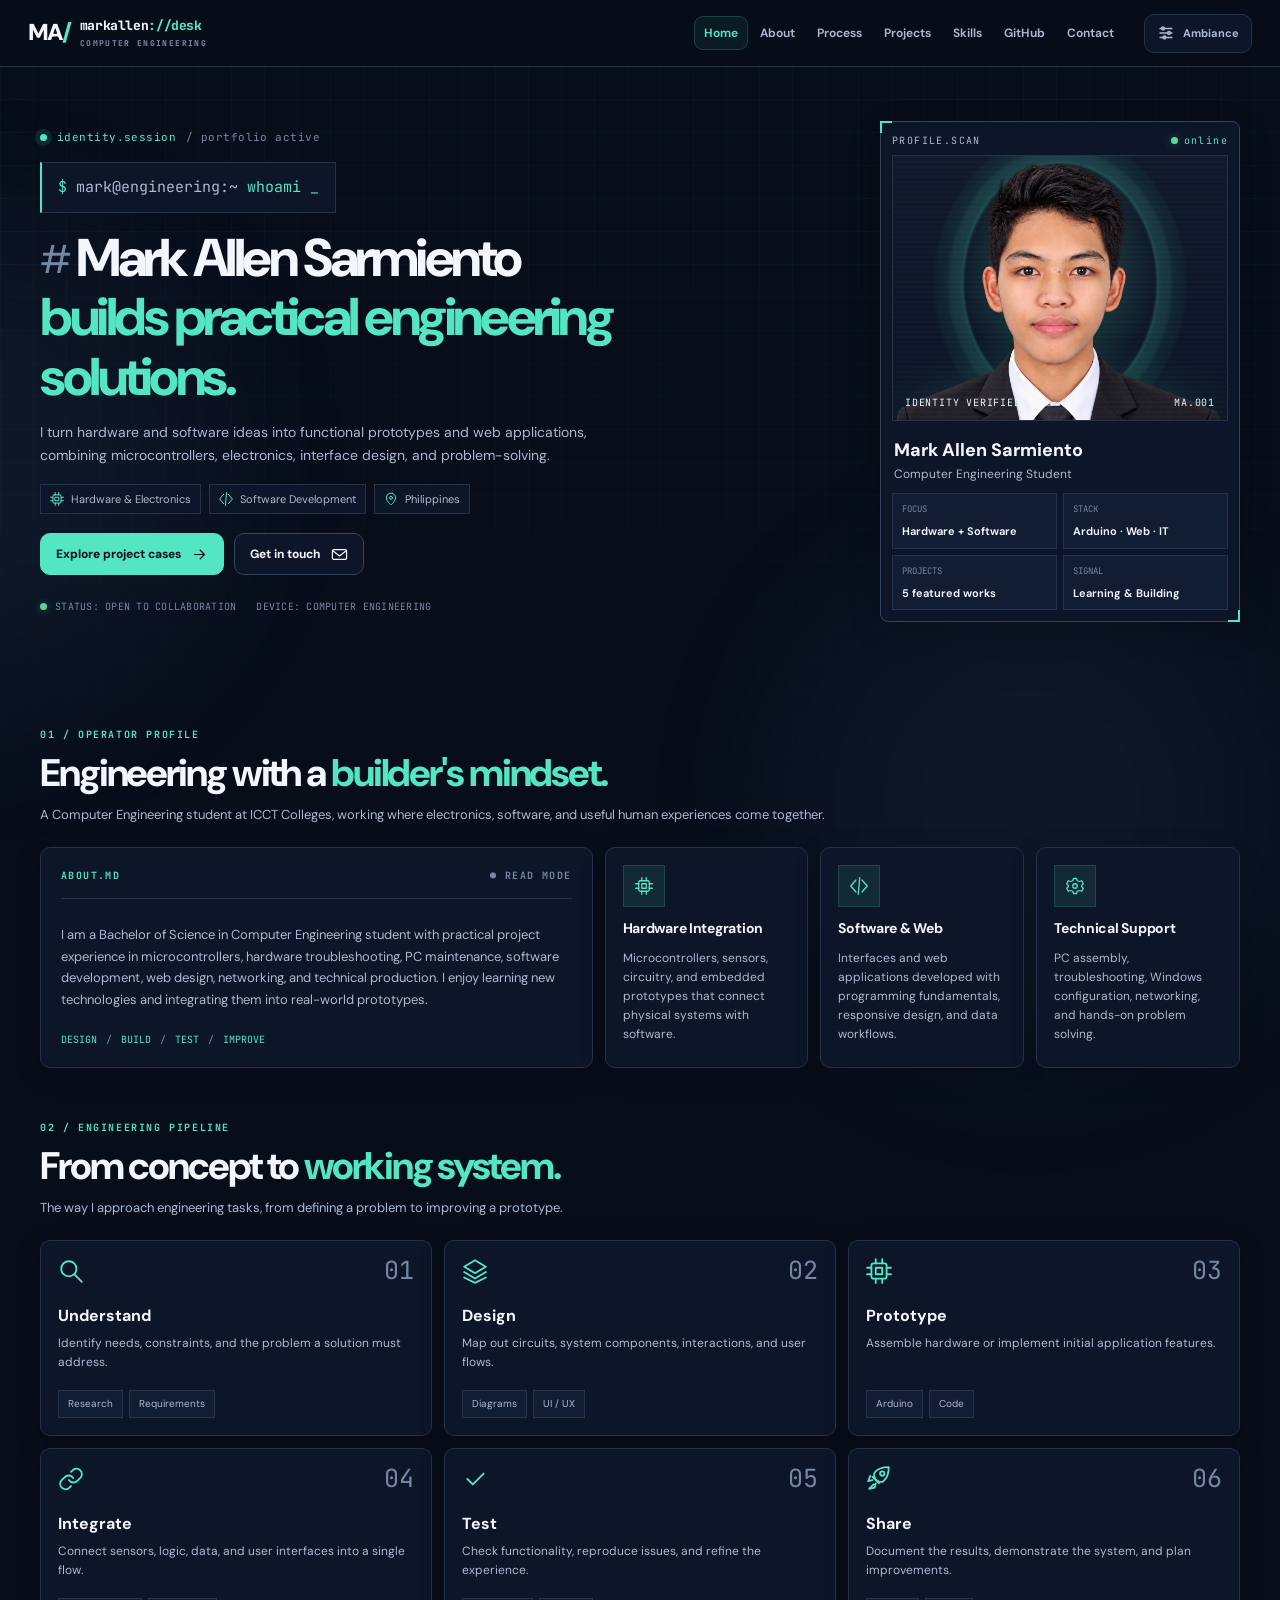
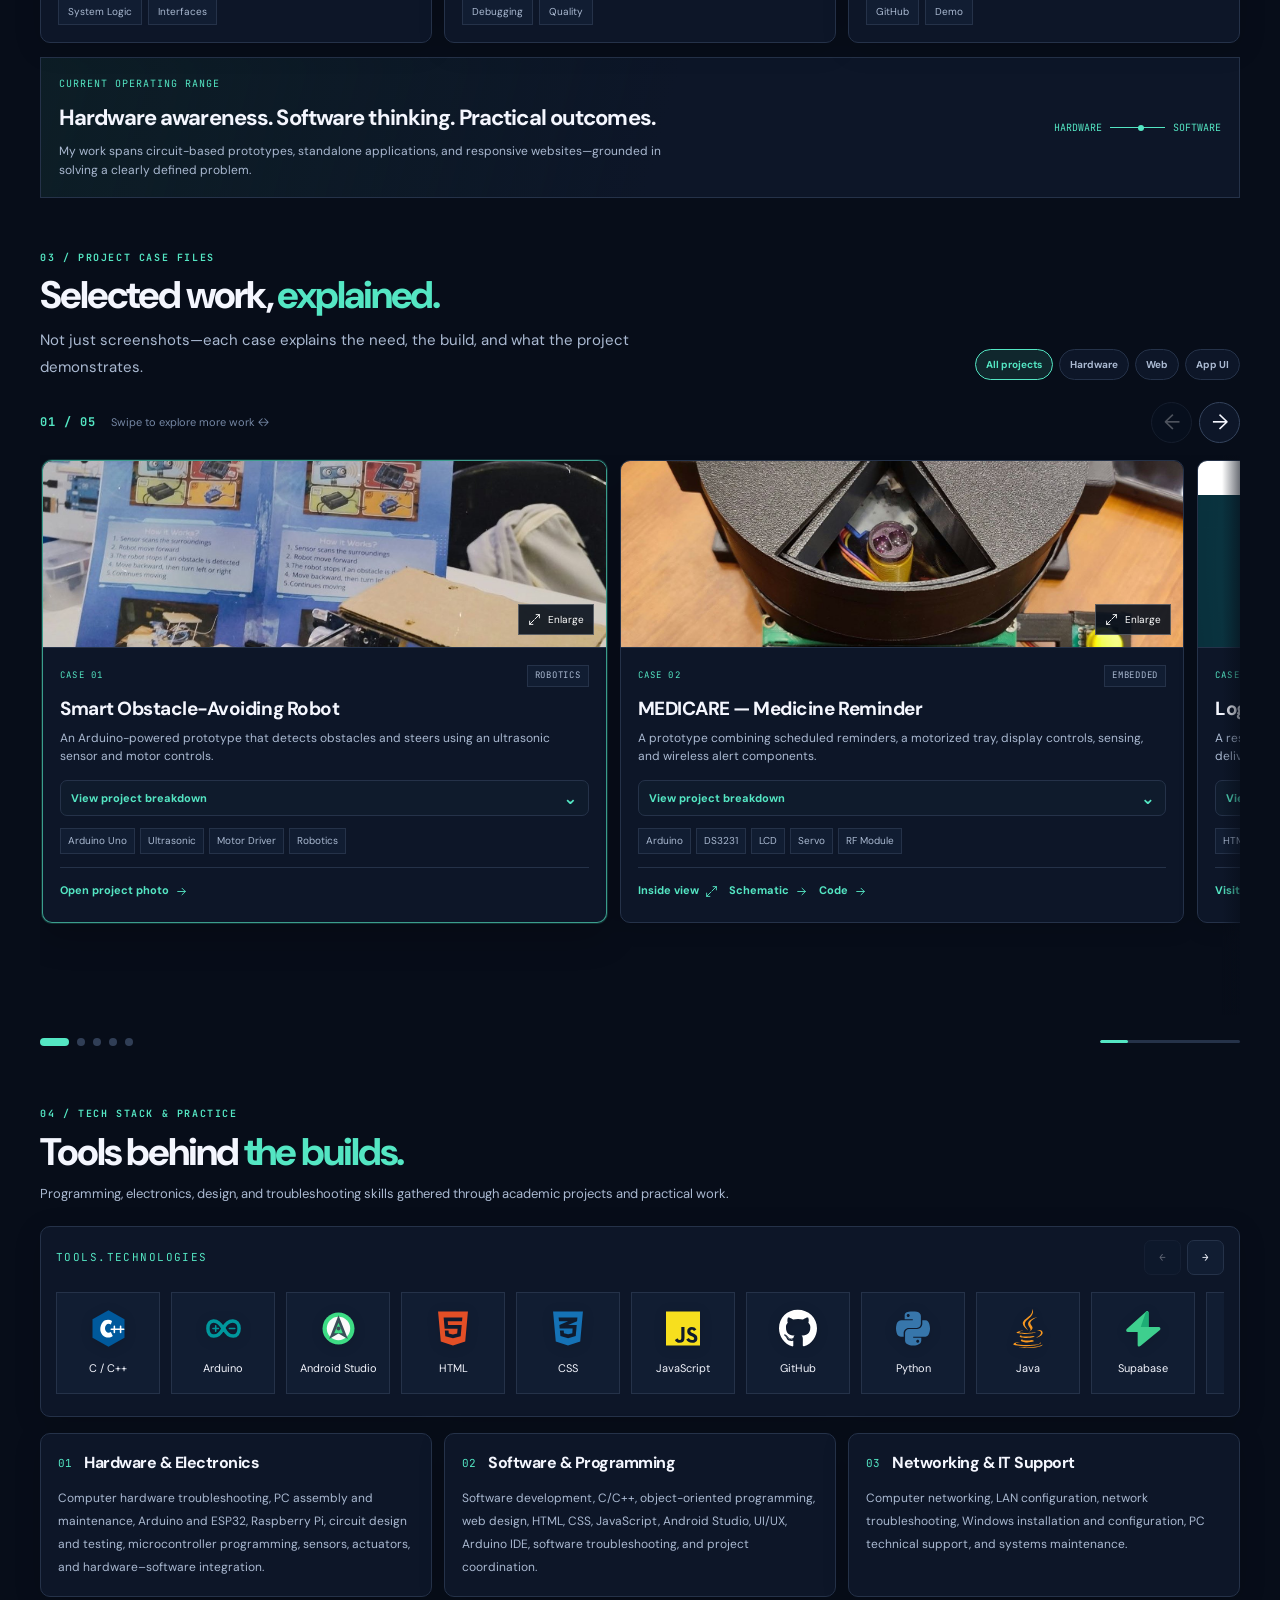
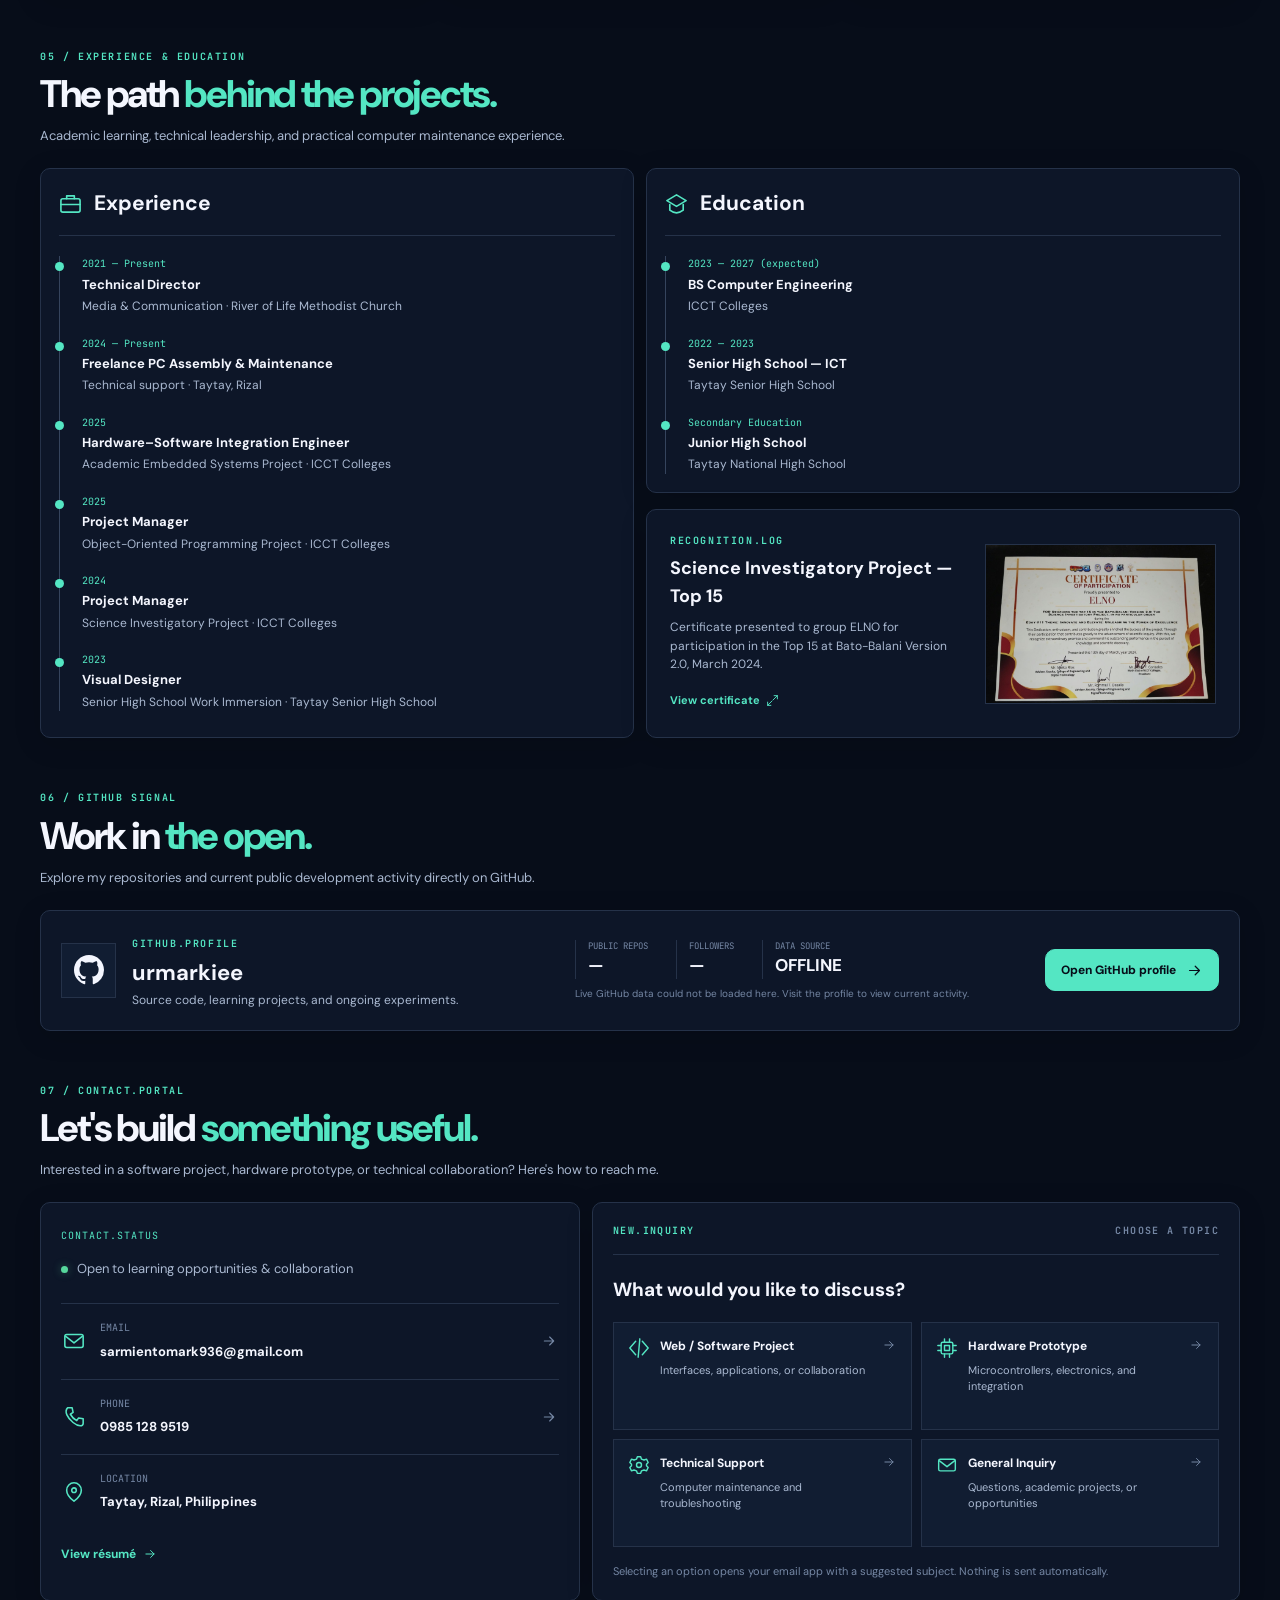
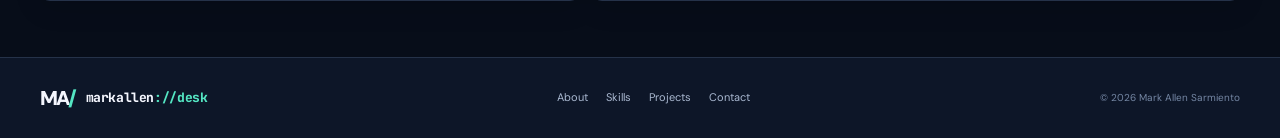
==== index.html @ c296abb8 "Fix portfolio homepage redirect Co-authored-by: Copilot <223556219+Copilot@users.noreply.github.com>" ====
<!doctype html>
<html lang="en">
<head>
  <meta charset="utf-8">
  <meta name="viewport" content="width=device-width, initial-scale=1">
  <meta http-equiv="refresh" content="0; url=./mark-allen-portfolio-home-fixed/">
  <meta name="description" content="View Mark Allen Sarmiento's engineering portfolio.">
  <title>Mark Allen Sarmiento | Engineering Portfolio</title>
  <script>
    window.location.replace("./mark-allen-portfolio-home-fixed/");
  </script>
</head>
<body>
  <p>Opening the portfolio... <a href="./mark-allen-portfolio-home-fixed/">Continue to the portfolio</a>.</p>
</body>
</html>
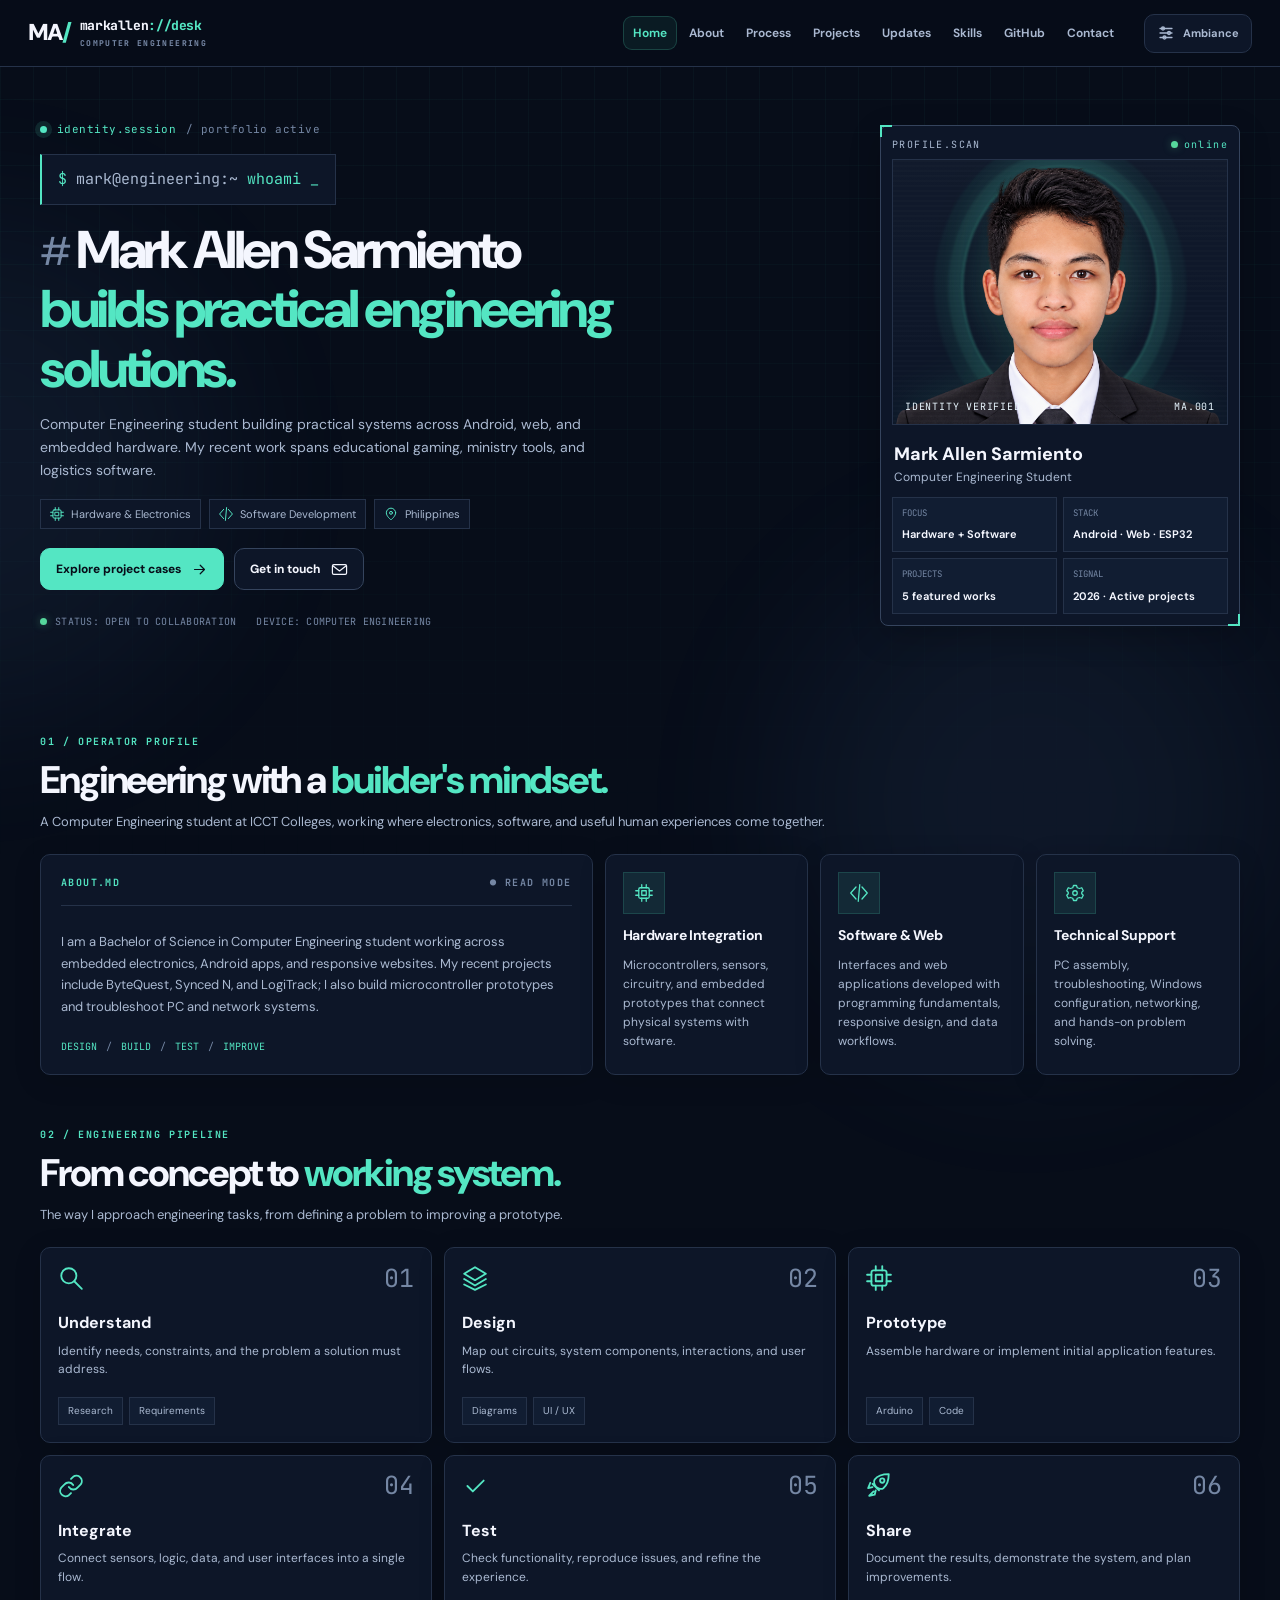
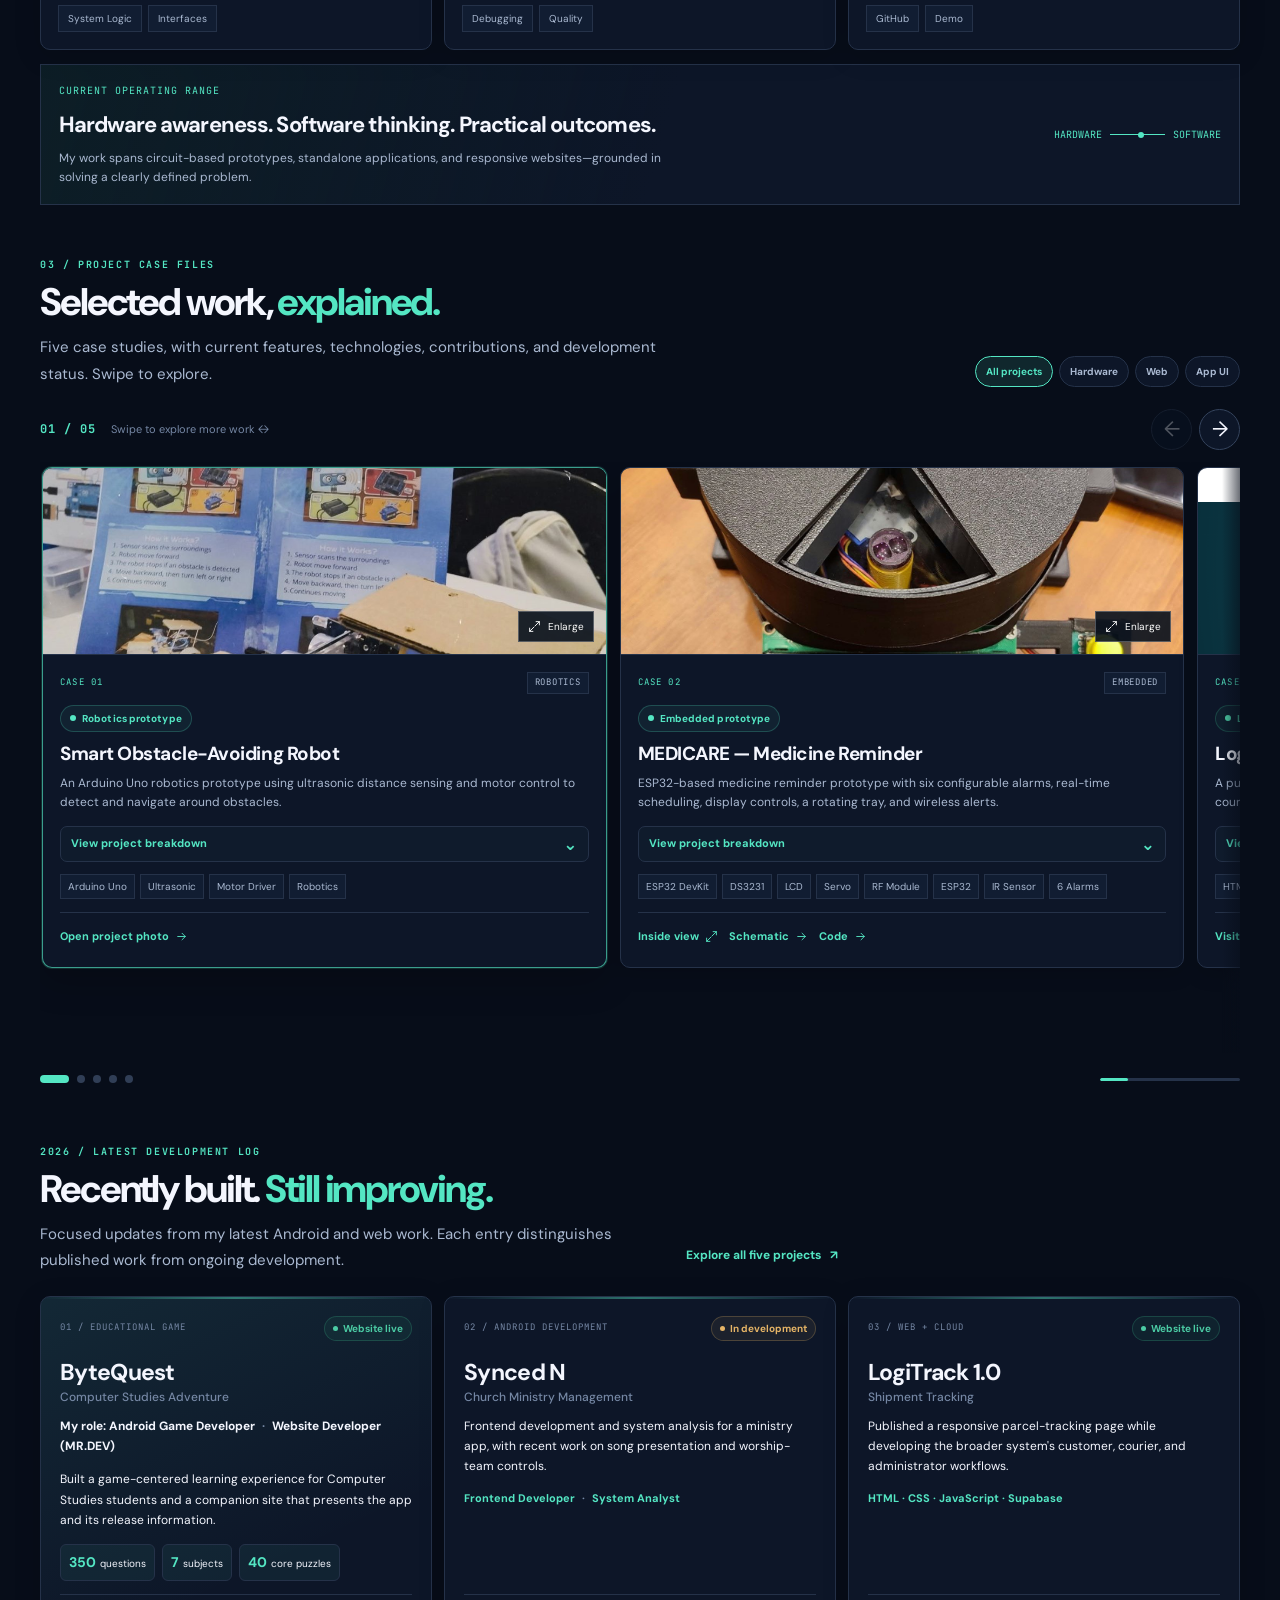
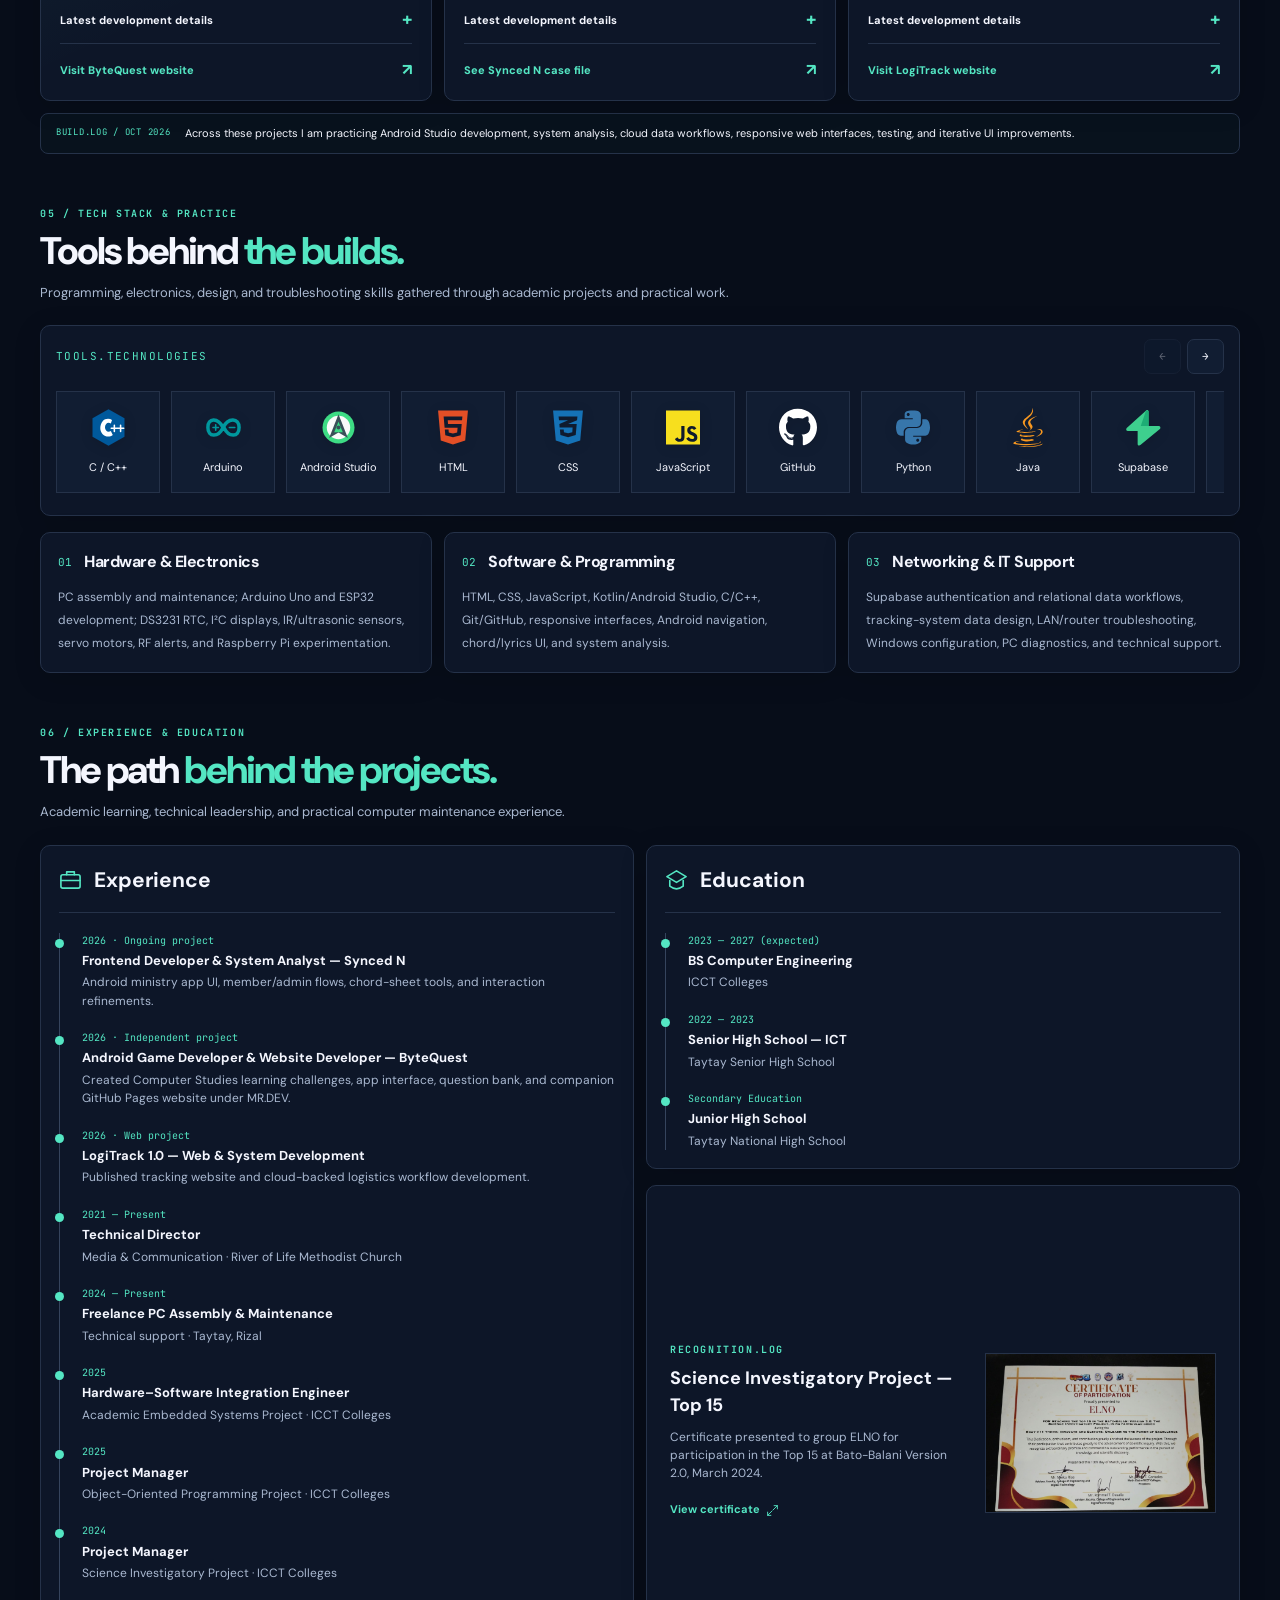
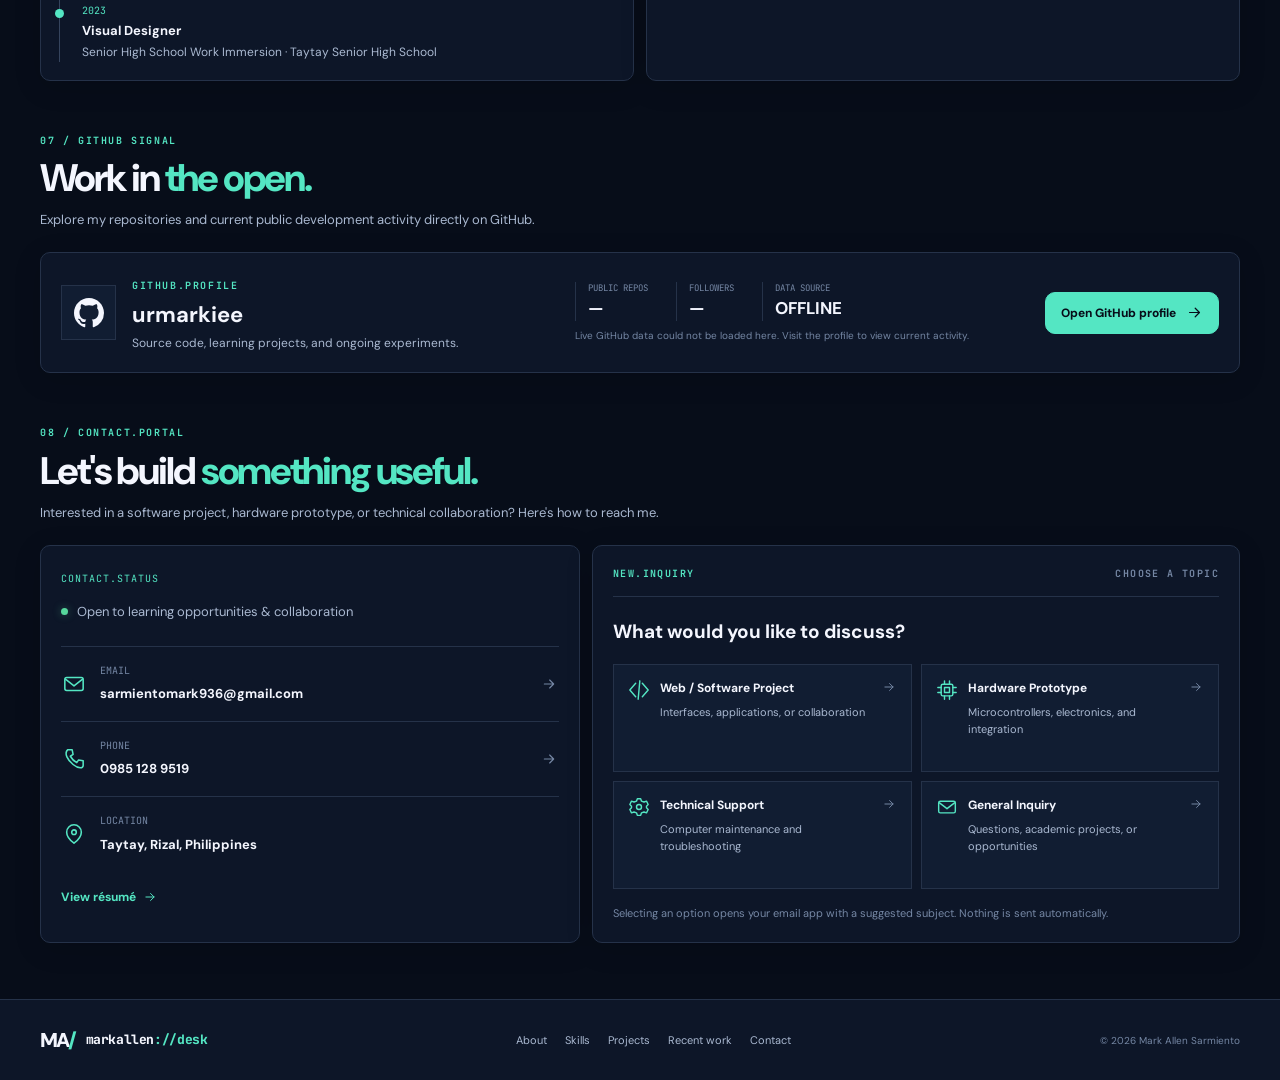
==== commit a96e3e44: "Fix root portfolio redirect Co-authored-by: Copilot <223556219+Copilot@users.noreply.github.com>" ====
--- a/index.html
+++ b/index.html
@@ -3,14 +3,14 @@
 <head>
   <meta charset="utf-8">
   <meta name="viewport" content="width=device-width, initial-scale=1">
-  <meta http-equiv="refresh" content="0; url=./mark-allen-portfolio-home-fixed/">
+  <meta http-equiv="refresh" content="0; url=./Portfolio/">
   <meta name="description" content="View Mark Allen Sarmiento's engineering portfolio.">
   <title>Mark Allen Sarmiento | Engineering Portfolio</title>
   <script>
-    window.location.replace("./mark-allen-portfolio-home-fixed/");
+    window.location.replace("./Portfolio/");
   </script>
 </head>
 <body>
-  <p>Opening the portfolio... <a href="./mark-allen-portfolio-home-fixed/">Continue to the portfolio</a>.</p>
+  <p>Opening the portfolio... <a href="./Portfolio/">Continue to the portfolio</a>.</p>
 </body>
 </html>
